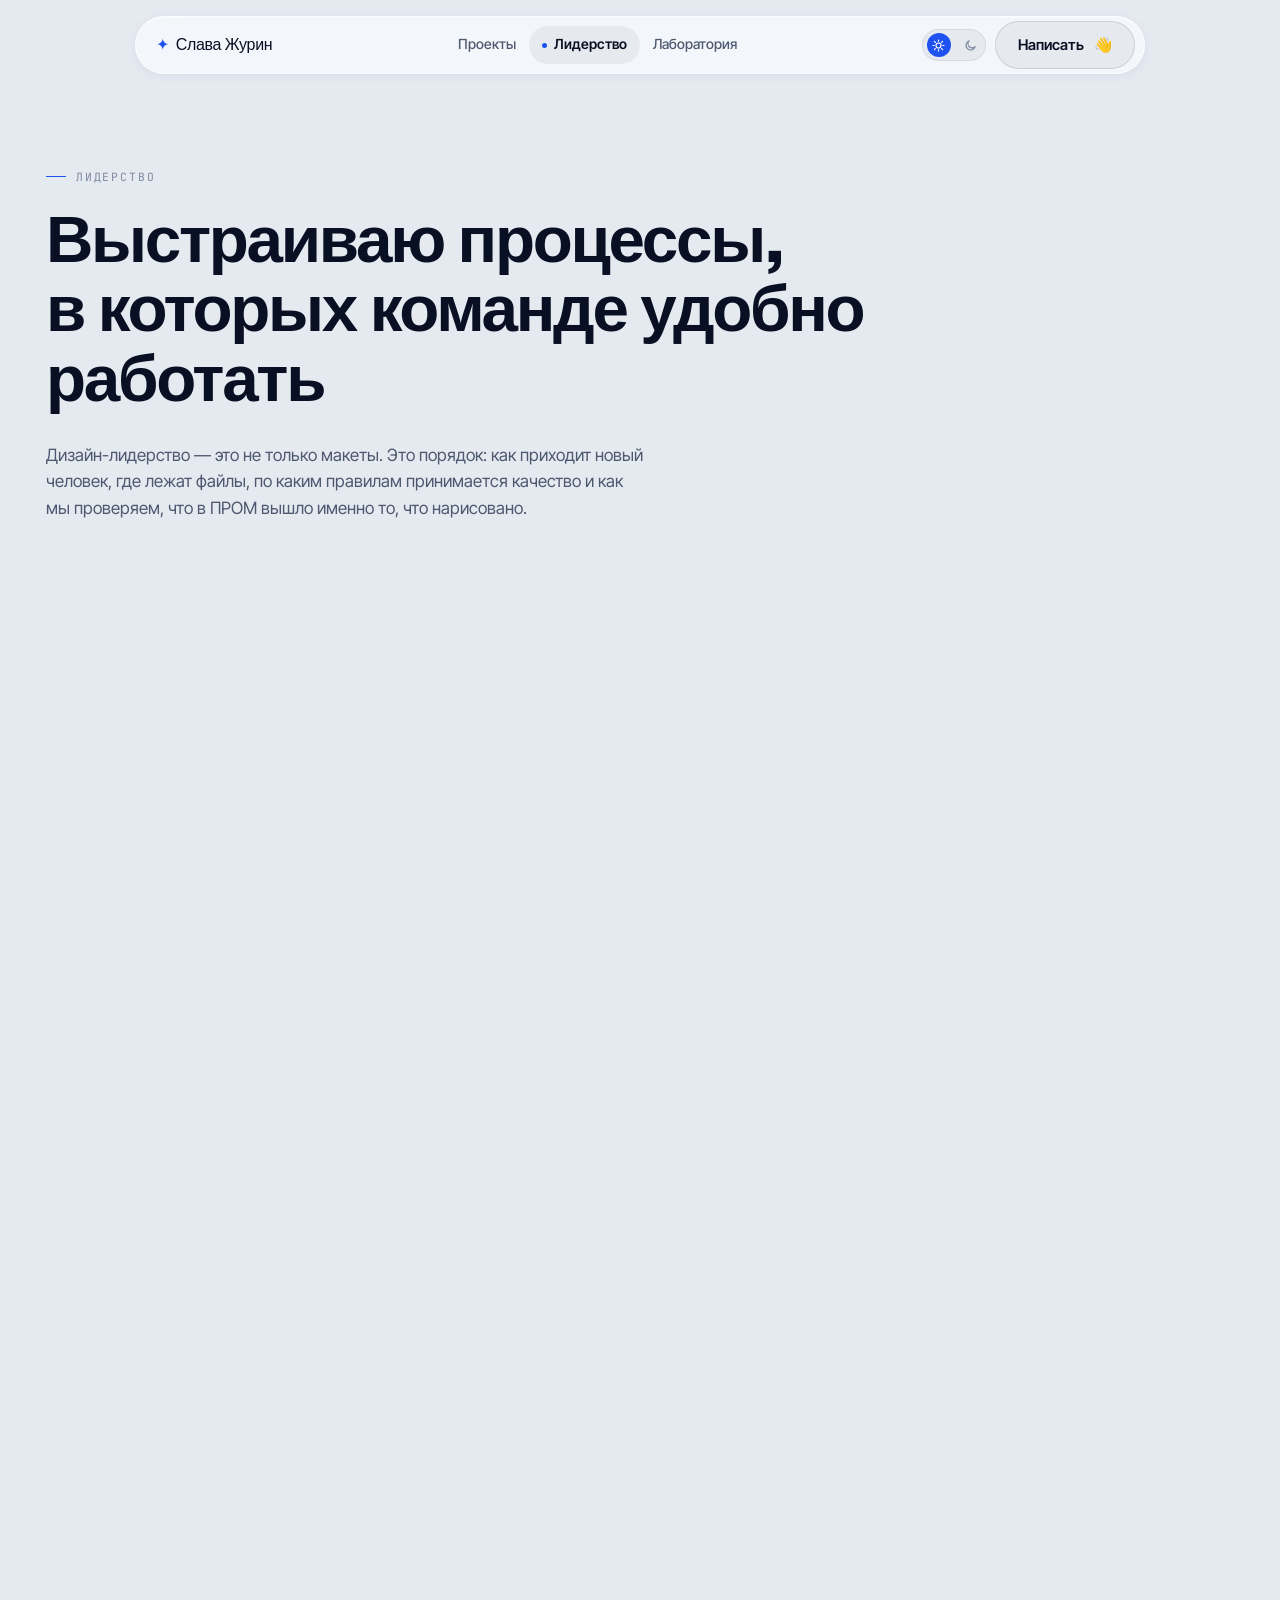
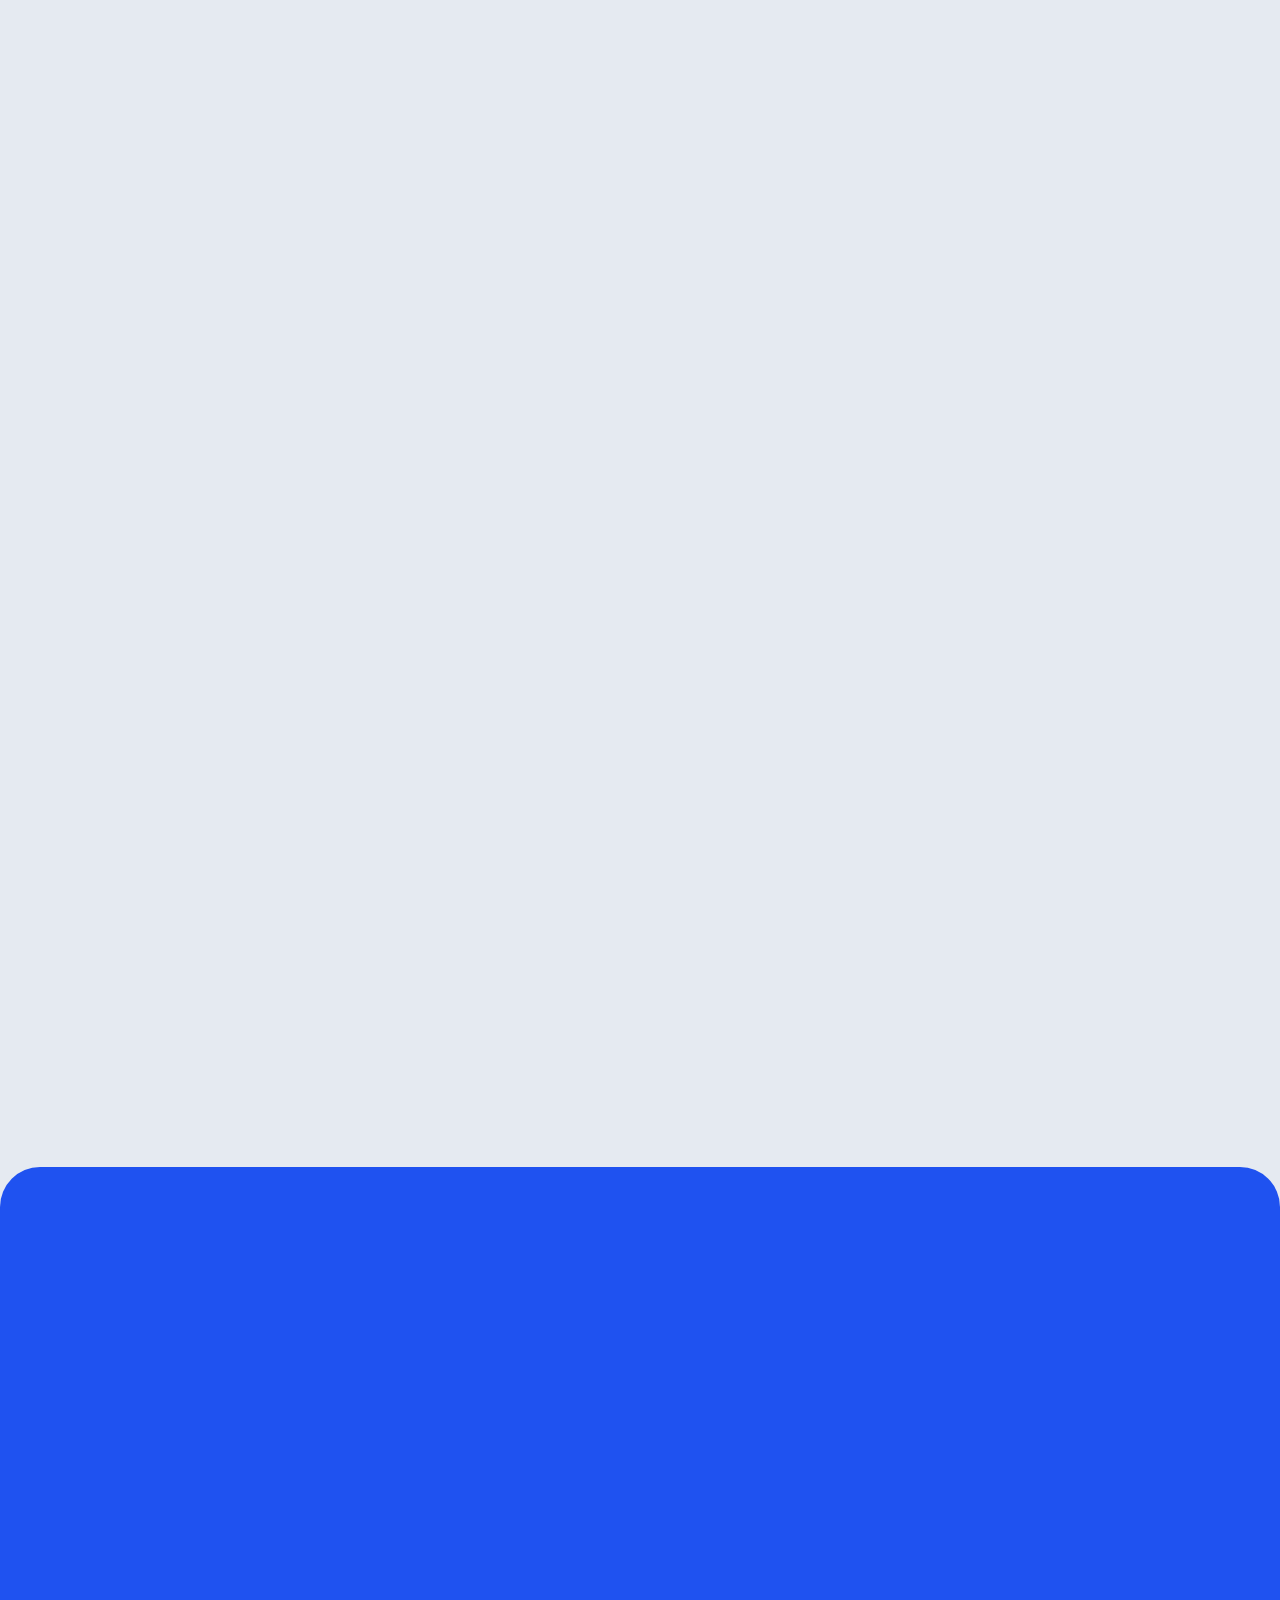
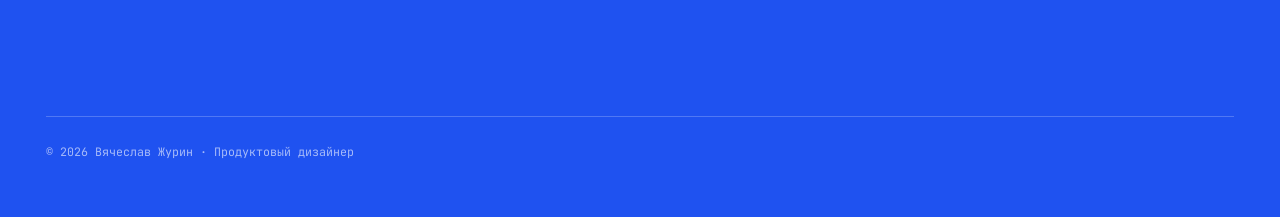
==== docs/leadership.html @ dd45fbb7 "Match version-block screenshot sizes in leadership.html The titulni-block SVG was resized independen" ====
<!DOCTYPE html>
<html lang="ru" data-theme="light">
<head>
<meta charset="UTF-8">
<meta name="viewport" content="width=device-width, initial-scale=1.0">
<title>Лидерство — Слава Журин</title>
<link rel="icon" href="images/favicon/favicon.svg" type="image/svg+xml">
<link rel="icon" href="images/favicon/favicon-32.png" sizes="32x32" type="image/png">
<link rel="icon" href="images/favicon/favicon-16.png" sizes="16x16" type="image/png">
<link rel="apple-touch-icon" href="images/favicon/apple-touch-icon.png">
<link rel="manifest" href="images/favicon/site.webmanifest">
<meta name="theme-color" content="#1F52F0">
<link rel="preconnect" href="https://fonts.googleapis.com">
<link rel="preconnect" href="https://fonts.gstatic.com" crossorigin>
<link href="https://fonts.googleapis.com/css2?family=Archivo:wdth,wght@100..125,400..900&family=Inter+Tight:wght@400;500;600&family=JetBrains+Mono:wght@400;500&display=swap" rel="stylesheet">
<link rel="stylesheet" href="styles.css">
<script>
(function(){
  try{
    var s = localStorage.getItem('ds-theme');
    if (s !== 'dark' && s !== 'light'){
      s = window.matchMedia('(prefers-color-scheme: dark)').matches ? 'dark' : 'light';
    }
    document.documentElement.setAttribute('data-theme', s);
  }catch(e){}
})();
</script>
</head>
<body>

<header>
  <div class="bar">
    <a class="brand" href="index.html#top"><span class="spark">✦</span>Слава Журин</a>
    <nav class="nav">
      <a href="projects.html">Проекты</a>
      <a class="is-active" href="leadership.html">Лидерство</a>
      <a href="lab.html">Лаборатория</a>
    </nav>
    <div class="hgroup">
      <button class="toggle" id="themeToggle" aria-label="Переключить тему" role="switch" aria-checked="false">
        <span class="knob"></span>
        <span class="half"><svg class="ico-sun" viewBox="0 0 24 24" fill="none" stroke="currentColor" stroke-width="2.2" stroke-linecap="round"><circle cx="12" cy="12" r="4.6"/><path d="M12 1.8v2.2M12 20v2.2M4.6 4.6l1.6 1.6M17.8 17.8l1.6 1.6M1.8 12H4M20 12h2.2M4.6 19.4l1.6-1.6M17.8 6.2l1.6-1.6"/></svg></span>
        <span class="half"><svg class="ico-moon" viewBox="0 0 24 24" fill="none" stroke="currentColor" stroke-width="2.2" stroke-linecap="round" stroke-linejoin="round"><path d="M20.5 14.3A8.6 8.6 0 1 1 9.7 3.5a6.9 6.9 0 0 0 10.8 10.8z"/></svg></span>
      </button>
      <a class="btn btn-soft" href="#contact">Написать <span class="wave">👋</span></a>
      <button class="burger" id="burger" aria-label="Меню"><i></i></button>
    </div>
  </div>
  <div class="mobile-menu" id="mobileMenu">
    <a href="projects.html">Проекты</a><a class="is-active" href="leadership.html">Лидерство</a><a href="lab.html">Лаборатория</a><a href="#contact">Контакты</a>
  </div>
</header>

<div id="top">

  <section class="ld-hero">
    <div class="container">
      <div class="label">Лидерство</div>
      <h1 class="display">Выстраиваю процессы, в&nbsp;которых команде удобно работать</h1>
      <p class="ld-lead">Дизайн-лидерство&nbsp;— это не&nbsp;только макеты. Это порядок: как приходит новый человек, где лежат файлы, по&nbsp;каким правилам принимается качество и&nbsp;как мы&nbsp;проверяем, что в&nbsp;ПРОМ вышло именно то, что нарисовано.</p>
    </div>
  </section>

  <section>
    <div class="container">
      <div class="facts rv">
        <div class="fact">
          <div class="ft">Быстрый старт новичка</div>
          <p>Онбординг в&nbsp;Confluence и&nbsp;личное наставничество: новый дизайнер выходит на&nbsp;полную нагрузку со&nbsp;второго месяца.</p>
        </div>
        <div class="fact">
          <div class="ft">Единый стандарт</div>
          <p>Дизайн-система в&nbsp;Figma и&nbsp;библиотека компонентов в&nbsp;React с&nbsp;документацией.</p>
        </div>
        <div class="fact">
          <div class="ft">Меньше правок</div>
          <p>Чек-лист макетов и&nbsp;регулярное дизайн-ревью сократили доработки на&nbsp;этапе разработки.</p>
        </div>
      </div>

      <div class="group-head rv" style="margin-top:var(--group-gap)">
        <div class="label">Инициативы</div>
        <span class="count">01—06</span>
      </div>

      <article class="init rv">
        <div class="init-top">
        <div class="init-head">
          <span class="init-n">01</span>
          <h2>Онбординг</h2>
          <p class="init-sub">Забота о&nbsp;команде&nbsp;— инвестиция в&nbsp;стабильность и&nbsp;качество проектов</p>
        </div>

        <div class="init-body">
          <div class="blk">
            <div class="blk-l">Задача</div>
            <p>В&nbsp;крупных компаниях с&nbsp;усиленной безопасностью и&nbsp;сложными процессами новому дизайнеру особенно трудно: помимо продукта приходится разбираться с&nbsp;доступом к&nbsp;стендам ИФТ и&nbsp;ПСИ, настройкой ВПН, получением прав к&nbsp;дизайн-системам. Это отнимает силы и&nbsp;время, мешая сосредоточиться на&nbsp;главном.</p>
          </div>

          <div class="blk blk-sol">
            <div class="blk-l">Решение</div>
            <p>Я&nbsp;создал в&nbsp;Confluence страницу онбординга для дизайнеров кластера. Там собраны ответы на&nbsp;все частые вопросы, инструкции по&nbsp;получению доступов и&nbsp;настройке рабочих инструментов. Регулярно поддерживаю её&nbsp;в&nbsp;актуальном состоянии и&nbsp;лично помогаю новым коллегам освоиться в&nbsp;продукте.</p>
            <p>Это позволяет новичкам сосредоточиться на&nbsp;главном&nbsp;— на&nbsp;продукте и&nbsp;задачах, а&nbsp;не&nbsp;на&nbsp;бюрократии.</p>
          </div>

          <div class="blk">
            <div class="blk-l">Результат</div>
            <ul class="res">
              <li>Уже на&nbsp;второй месяц выходит на&nbsp;полноценную рабочую нагрузку</li>
              <li>Успешно проходит испытательный срок</li>
              <li>Сохраняет мотивацию и&nbsp;лояльность к&nbsp;компании</li>
            </ul>
          </div>
        </div>
        </div>

        <div class="shots">
        <figure class="fig fig-twothirds"><div class="shot shot-real"><div class="shot-frame"><img class="shot-img" src="images/leadership/l01-otveti-na-voprosi.png" alt="" loading="lazy"></div></div><figcaption>Ответы на частые вопросы</figcaption></figure>
        <figure class="fig fig-third"><div class="shot shot-real"><div class="shot-frame"><img class="shot-img" src="images/leadership/l02-baza-znani.png" alt="" loading="lazy"></div></div><figcaption>База знаний в карточках</figcaption></figure>
        <figure class="fig fig-full"><div class="shot shot-real"><div class="shot-frame"><img class="shot-img" src="images/leadership/l03-design-process.png" alt="" loading="lazy"></div></div><figcaption>Дизайн-процесс в команде</figcaption></figure>
        </div>
      </article>

      <article class="init rv">
        <div class="init-top">
        <div class="init-head">
          <span class="init-n">02</span>
          <h2>Карта макетов</h2>
          <p class="init-sub">Понятная система хранения макетов для эффективной работы команды</p>
        </div>

        <div class="init-body">
          <div class="blk">
            <div class="blk-l">Задача</div>
            <p>Когда продукт растёт, количество макетов увеличивается вместе с&nbsp;черновиками и&nbsp;экспериментами. Без чёткой и&nbsp;понятной системы команда тратит много времени на&nbsp;поиск нужного файла.</p>
          </div>

          <div class="blk blk-sol">
            <div class="blk-l">Решение</div>
            <p>Я&nbsp;разработал систему карты макетов в&nbsp;формате User&nbsp;Flow. Каждый макет&nbsp;— это кликабельная плашка со&nbsp;статусом (в&nbsp;работе, на&nbsp;фризе, готов к&nbsp;разработке и&nbsp;т.д.), которая ведёт в&nbsp;редактор. Это помогает сразу видеть взаимосвязи между экранами, что особенно важно в&nbsp;сложных B2B-продуктах.</p>
          </div>

          <div class="blk">
            <div class="blk-l">Результат</div>
            <ul class="res">
              <li>Любой член команды быстро находит нужные макеты</li>
              <li>Все видят текущий статус работы и&nbsp;связи между экранами</li>
              <li>Система остаётся актуальной&nbsp;— новые макеты сразу добавляются на&nbsp;карту</li>
            </ul>
          </div>
        </div>
        </div>

        <div class="shots">
        <figure class="fig fig-full"><div class="shot shot-real"><div class="shot-frame"><img class="shot-img" src="images/leadership/l04-karta-maketov.png" alt="" loading="lazy"></div></div><figcaption>Карта макетов в Figma</figcaption></figure>
        </div>
      </article>

      <article class="init rv">
        <div class="init-top">
        <div class="init-head">
          <span class="init-n">03</span>
          <h2>Версионирование</h2>
          <p class="init-sub">Актуальные версии и&nbsp;вся история изменений</p>
        </div>

        <div class="init-body">
          <div class="blk">
            <div class="blk-l">Задача</div>
            <p>В&nbsp;итерационной разработке макеты постоянно меняются&nbsp;— команде важно видеть актуальную версию, но&nbsp;при этом не&nbsp;терять важные наработки.</p>
          </div>

          <div class="blk blk-sol">
            <div class="blk-l">Решение</div>
            <p>Я&nbsp;внедрил систему версионирования: при начале работы над задачей создаётся новая версия макета на&nbsp;той&nbsp;же странице. В&nbsp;титульном блоке указывается версия&nbsp;— минорные правки меняют дробную часть, глобальные изменения увеличивают целую. Неактуальные версии перемещаются в&nbsp;архив.</p>
          </div>

          <div class="blk">
            <div class="blk-l">Результат</div>
            <ul class="res">
              <li>Команда всегда работает с&nbsp;актуальными макетами</li>
              <li>Сохраняется полная история дизайн-решений</li>
              <li>Можно вернуться к&nbsp;ранним идеям при новых запросах бизнеса</li>
              <li>Ни&nbsp;одна наработка не&nbsp;теряется</li>
            </ul>
          </div>
        </div>
        </div>

        <div class="shots">
        <figure class="fig fig-match"><div class="shot shot-real"><div class="shot-frame"><img class="shot-img" src="images/leadership/l05-titulni-block.svg" alt="" loading="lazy"></div></div><figcaption>Титульный блок</figcaption></figure>
        <figure class="fig fig-match"><div class="shot shot-real"><div class="shot-frame"><img class="shot-img" src="images/leadership/l06-stranici-v-faile.webp" alt="" loading="lazy"></div></div><figcaption>Страницы в файле</figcaption></figure>
        </div>
      </article>

      <article class="init rv">
        <div class="init-top">
        <div class="init-head">
          <span class="init-n">04</span>
          <h2>Дизайн-система</h2>
          <p class="init-sub">Консистентность, скорость и&nbsp;порядок в&nbsp;каждом интерфейсе</p>
        </div>

        <div class="init-body">
          <div class="blk">
            <div class="blk-l">Задача</div>
            <p>Создать единую дизайн-систему для развивающихся B2B-продуктов, которая устранила&nbsp;бы несогласованность интерфейсов и&nbsp;ускорила работу дизайнеров и&nbsp;разработчиков.</p>
          </div>

          <div class="blk blk-sol">
            <div class="blk-l">Решение</div>
            <p>Совместно с&nbsp;коллегами создали модульную дизайн-систему, которая итеративно развивается вместе с&nbsp;продуктами.</p>
            <p><b>Для дизайнеров:</b> утвердили единые стандарты для цветов, шрифтов и&nbsp;базовых компонентов. Опубликовали в&nbsp;Figma библиотеку готовых и&nbsp;адаптивных компонентов.</p>
            <p><b>Для разработчиков:</b> обеспечили полное соответствие дизайн-макетов и&nbsp;готовых компонентов в&nbsp;коде. Библиотека в&nbsp;React с&nbsp;подробной документацией позволила быстро и&nbsp;точно воплощать дизайн, сокращая время на&nbsp;согласование и&nbsp;правки.</p>
          </div>

          <div class="blk">
            <div class="blk-l">Результат</div>
            <ul class="res">
              <li>Скорость работы дизайнеров и&nbsp;разработчиков выросла</li>
              <li>Интерфейсы стали консистентными&nbsp;— с&nbsp;единым паттерном для пользователей</li>
              <li>Новые фичи стали выпускаться быстрее</li>
            </ul>
          </div>
        </div>
        </div>

        <div class="shots">
        <figure class="fig fig-third"><div class="shot shot-real"><div class="shot-frame"><img class="shot-img" src="images/leadership/l07-statusi-komponentov.svg" alt="" loading="lazy"></div></div><figcaption>Статусы компонентов</figcaption></figure>
        <figure class="fig fig-full"><div class="shot shot-real"><div class="shot-frame"><img class="shot-img" src="images/leadership/l08-component-pole.svg" alt="" loading="lazy"></div></div><figcaption>Компонент «Поле»</figcaption></figure>
        <figure class="fig fig-full"><div class="shot shot-real"><div class="shot-frame"><img class="shot-img" src="images/leadership/l09-component-knopka.svg" alt="" loading="lazy"></div></div><figcaption>Компонент «Кнопка»</figcaption></figure>
        </div>
      </article>

      <article class="init rv">
        <div class="init-top">
        <div class="init-head">
          <span class="init-n">05</span>
          <h2>Чек-лист макетов</h2>
          <p class="init-sub">Проверяем макеты перед стартом разработки</p>
        </div>

        <div class="init-body">
          <div class="blk">
            <div class="blk-l">Задача</div>
            <p>Отсутствие чётких стандартов качества в&nbsp;команде дизайнеров приводило к&nbsp;субъективной оценке макетов. Каждый специалист вносил правки, исходя из&nbsp;личного опыта, что порождало противоречивые решения и&nbsp;постоянные доработки. Это переносилось на&nbsp;этап разработки, замедляя вывод нового функционала.</p>
          </div>

          <div class="blk blk-sol">
            <div class="blk-l">Решение</div>
            <p>Совместно с&nbsp;командой создали единый чек-лист проверки макетов. Красным выделил критичные пункты, жёлтым&nbsp;— желательные, зелёным&nbsp;— необязательные.</p>
          </div>

          <div class="blk">
            <div class="blk-l">Результат</div>
            <ul class="res">
              <li>Дизайнеры самостоятельно проверяют работы перед передачей</li>
              <li>Сократилось количество правок и&nbsp;доработок</li>
              <li>Разработчики получают готовые к&nbsp;реализации макеты</li>
              <li>Команда уважает и&nbsp;экономит время каждого</li>
            </ul>
          </div>
        </div>
        </div>

        <div class="shots">
        <figure class="fig"><div class="shot shot-real"><div class="shot-frame"><img class="shot-img" src="images/leadership/l10-check-list-UX.png" alt="" loading="lazy"></div></div><figcaption>Чек-лист: UX</figcaption></figure>
        <figure class="fig"><div class="shot shot-real"><div class="shot-frame"><img class="shot-img" src="images/leadership/l11-check-list-UI.png" alt="" loading="lazy"></div></div><figcaption>Чек-лист: UI и организация макетов</figcaption></figure>
        </div>
      </article>

      <article class="init rv">
        <div class="init-top">
        <div class="init-head">
          <span class="init-n">06</span>
          <h2>Дизайн-ревью</h2>
          <p class="init-sub">Когда в&nbsp;ПРОМ видим то, что на&nbsp;макете</p>
        </div>

        <div class="init-body">
          <div class="blk">
            <div class="blk-l">Задача</div>
            <p>Обеспечить точное соответствие реализованного функционала дизайн-макетам. Когда разработка не&nbsp;проверяется системно, накапливаются визуальные и&nbsp;функциональные расхождения, которые ухудшают пользовательский опыт и&nbsp;создают технический долг.</p>
          </div>

          <div class="blk blk-sol">
            <div class="blk-l">Решение</div>
            <p>Внедрили регулярное дизайн-ревью готовых задач. Для фиксации несоответствий создали в&nbsp;Confluence таблицу «Баги разработки» с&nbsp;колонками: описание ошибки, как должно быть, комментарий и&nbsp;статус исправления.</p>
          </div>

          <div class="blk">
            <div class="blk-l">Результат</div>
            <ul class="res">
              <li>Разработчики получают конкретные и&nbsp;понятные замечания</li>
              <li>Дизайнеры тратят меньше времени на&nbsp;описание ошибок</li>
              <li>Сократилось количество итераций на&nbsp;правки</li>
              <li>Выпускаемые продукты соответствуют требуемому качеству</li>
            </ul>
          </div>
        </div>
        </div>

        <div class="shots">
        <figure class="fig fig-full"><div class="shot shot-real"><div class="shot-frame"><img class="shot-img" src="images/leadership/l12-tablica-review.png" alt="" loading="lazy"></div></div><figcaption>Таблица дизайн-ревью в Confluence</figcaption></figure>
        </div>
      </article>
    </div>
  </section>

  <!-- CONTACT -->
  <section id="contact" class="bleed-blue">
    <div class="container">
      <div class="sec-head on-blue rv">
        <div>
          <div class="label">Контакты</div>
          <h2 class="display">Открыт к&nbsp;новым задачам</h2>
        </div>
        <p class="desc">Если у&nbsp;вас сложный продукт и&nbsp;нужен дизайнер, который разберётся в&nbsp;процессах и&nbsp;доведёт решение до&nbsp;прода&nbsp;— напишите. Отвечаю в&nbsp;течение дня.</p>
      </div>

      <div class="contact-actions rv">
        <a class="cbtn" href="https://t.me/Vyacheslav_Zhurin" target="_blank" rel="noopener">
          <span class="k">Написать в Telegram</span>
          <span class="v">@Vyacheslav_Zhurin</span>
        </a>
        <a class="cbtn" href="mailto:designslava@gmail.com">
          <span class="k">Написать на почту</span>
          <span class="v">designslava@gmail.com</span>
        </a>
        <a class="cbtn" href="https://www.behance.net/sensore620" target="_blank" rel="noopener">
          <span class="k">Смотреть работы</span>
          <span class="v">Behance</span>
        </a>
      </div>

      <div class="foot-in">
        <span>© 2026 Вячеслав Журин · Продуктовый дизайнер</span>
      </div>
    </div>
  </section>
</div>

<script src="script.js"></script>
</body>
</html>
---- docs/styles.css ----
/* ============ TOKENS ============ */
:root{
  --blue:#1F52F0;
  --r-sm:10px; --r-md:18px; --r-lg:26px; --r-xl:40px; --r-pill:999px;
  --maxw:1240px; --barw:1010px; --pad:26px;
  --ease:cubic-bezier(.16,1,.3,1);
  --sec-y:112px; --head-gap:48px; --group-gap:56px; --foot-gap:72px;
  --panel-dark:#0A1024; --on-dark:#FFFFFF; --on-dark-2:rgba(255,255,255,0.66); --on-dark-3:rgba(255,255,255,0.42); --on-dark-line:rgba(255,255,255,0.16);
  --shot-canvas:#E7EBF2; --shot-surface:#FFFFFF; --shot-line:rgba(10,16,36,0.10); --shot-skel:rgba(10,16,36,0.10); --shot-acc:rgba(31,82,240,0.22);
  --shot-pad:18px;
}
[data-theme="light"]{
  --bg:#E5EAF1; --surface:#FFFFFF; --surface-2:#DCE3EC; --fill-blue:#1F52F0;
  --ink:#0A1024; --ink-2:#4E586F; --ink-3:#7E8BA1; --accent:var(--blue); --accent-on-dark:#7A9BFF;
  --hairline:rgba(10,16,36,0.12); --hairline-soft:rgba(10,16,36,0.07);
  --shadow:0 20px 44px rgba(16,32,80,0.10); --shadow-sm:0 2px 10px rgba(16,32,80,0.06); --shadow-card:0 20px 50px -12px rgba(16,32,80,0.30);
  --skel:rgba(10,16,36,0.09); --bar-bg:rgba(255,255,255,0.58); --bar-brd:rgba(255,255,255,0.75); --bar-inner:rgba(10,16,36,0.05); --ghost:rgba(10,16,36,0.07);
  --shot-dim:none; --logo-dim:none;
}
[data-theme="dark"]{
  --bg:#0B0F17; --surface:#151B27; --surface-2:#1D2432; --panel-dark:#131A28; --fill-blue:#2A5BF5;
  --ink:#EDF1F8; --ink-2:#9AA5BB; --ink-3:#6A7591; --accent:#5C86FF; --accent-on-dark:#7A9BFF;
  --hairline:rgba(255,255,255,0.13); --hairline-soft:rgba(255,255,255,0.07);
  --shadow:0 22px 50px rgba(0,0,0,0.55); --shadow-sm:0 2px 10px rgba(0,0,0,0.35); --shadow-card:0 20px 50px -12px rgba(0,0,0,0.65);
  --skel:rgba(255,255,255,0.10); --bar-bg:rgba(21,27,39,0.62); --bar-brd:rgba(255,255,255,0.13); --bar-inner:rgba(255,255,255,0.06); --ghost:rgba(255,255,255,0.08);
  --shot-dim:brightness(.88) contrast(1.02); --logo-dim:brightness(.92);
}

*{box-sizing:border-box;margin:0;padding:0}
html{scroll-behavior:smooth}
body{background:var(--bg);color:var(--ink);font-family:'Inter Tight',sans-serif;font-size:16px;line-height:1.55;-webkit-font-smoothing:antialiased;overflow-x:hidden;transition:background .4s var(--ease),color .4s var(--ease)}
a{color:inherit;text-decoration:none}
ul{list-style:none}
img,svg{display:block;max-width:100%}
button{font:inherit;cursor:pointer;border:none;background:none;color:inherit;text-align:left}
:focus-visible{outline:2px solid var(--accent);outline-offset:3px;border-radius:6px}

.display{font-family:'Archivo',sans-serif;font-variation-settings:'wdth' 112,'wght' 780;letter-spacing:-0.035em;line-height:1.06}
.mono{font-family:'JetBrains Mono',monospace}
.container{max-width:var(--maxw);margin:0 auto;padding:0 var(--pad)}

/* ============ BUTTONS ============ */
.btn{display:inline-flex;align-items:center;gap:10px;padding:12px 22px;border-radius:var(--r-pill);font-size:0.92rem;font-weight:600;white-space:nowrap;transition:transform .3s var(--ease),box-shadow .3s var(--ease),background .25s,color .25s,border-color .25s}
.btn-lg{padding:16px 30px;font-size:1rem}
.btn-soft{background:var(--bar-inner);border:1px solid var(--hairline);color:var(--ink)}
.btn-soft:hover{transform:translateY(-2px);background:var(--surface);box-shadow:0 8px 18px rgba(16,32,80,0.12)}
.btn-soft .wave{display:inline-block;transform-origin:70% 80%}
.btn-soft:hover .wave{animation:wave 1s ease-in-out}
@keyframes wave{0%,100%{transform:rotate(0)}20%{transform:rotate(16deg)}40%{transform:rotate(-10deg)}60%{transform:rotate(14deg)}80%{transform:rotate(-6deg)}}
.btn-accent{background:var(--fill-blue);color:#fff}
.btn-accent:hover{transform:translateY(-2px);box-shadow:0 14px 30px rgba(31,82,240,0.4)}
.btn-quiet{background:rgba(255,255,255,0.10);border:1px solid rgba(255,255,255,0.26);color:#fff}
.btn-quiet:hover{background:rgba(255,255,255,0.18);border-color:rgba(255,255,255,0.42);transform:translateY(-2px)}
.btn-cv{width:100%;justify-content:center;margin-top:16px;background:var(--surface);border:1px solid var(--hairline);color:var(--ink)}
.btn-cv:hover{transform:translateY(-2px);box-shadow:var(--shadow-sm);border-color:var(--ink-3)}
.btn-cv svg{transition:transform .3s var(--ease)}
.btn-cv:hover svg{transform:translateY(2px)}

/* ============ HEADER ============ */
header{position:fixed;top:16px;left:0;right:0;z-index:80;padding:0 var(--pad)}
.bar{max-width:var(--barw);margin:0 auto;height:58px;border-radius:var(--r-pill);background:var(--bar-bg);backdrop-filter:blur(20px) saturate(180%);-webkit-backdrop-filter:blur(20px) saturate(180%);border:1px solid var(--bar-brd);box-shadow:var(--shadow-sm), inset 0 1px 0 rgba(255,255,255,0.35);display:flex;align-items:center;justify-content:space-between;padding:0 9px 0 20px;transition:box-shadow .35s var(--ease),background .4s var(--ease)}
.brand{font-family:'Archivo',sans-serif;font-variation-settings:'wdth' 108,'wght' 760;font-size:1rem;letter-spacing:-0.02em;display:flex;align-items:center;gap:7px;white-space:nowrap}
.brand .spark{color:var(--accent);display:inline-block;animation:spin 9s linear infinite}
@keyframes spin{to{transform:rotate(360deg)}}
.nav{display:flex;align-items:center;gap:0}
.nav a{padding:8px 13px;border-radius:var(--r-pill);font-size:0.87rem;color:var(--ink-2);font-weight:500;transition:color .2s,background .2s}
.nav a:hover{color:var(--ink);background:var(--bar-inner)}
.nav a.is-active{color:var(--ink);background:var(--bar-inner);font-weight:600}
.nav a.is-active::before{content:"";width:5px;height:5px;border-radius:50%;background:var(--accent);display:inline-block;margin-right:7px;vertical-align:middle}
.mobile-menu a.is-active{color:var(--accent);font-weight:600}
.hgroup{display:flex;align-items:center;gap:9px}
.toggle{width:64px;height:32px;border-radius:var(--r-pill);position:relative;background:var(--bar-inner);border:1px solid var(--hairline-soft);display:flex;align-items:center;flex-shrink:0;padding:4px;box-sizing:border-box}
.toggle .knob{position:absolute;top:3px;left:4px;width:24px;height:24px;border-radius:50%;background:var(--accent);transition:transform .42s var(--ease),background .42s var(--ease)}
[data-theme="dark"] .toggle .knob{transform:translateX(32px);background:var(--ink)}
.toggle .half{width:24px;height:24px;display:flex;align-items:center;justify-content:center;position:relative;z-index:1;flex-shrink:0}
.toggle .half + .half{margin-left:8px}
.toggle svg{width:13px;height:13px;transition:color .3s}
.toggle .ico-sun{color:#fff}
.toggle .ico-moon{color:var(--ink-3)}
[data-theme="dark"] .ico-sun{color:var(--ink-3)}
[data-theme="dark"] .ico-moon{color:#0A1024}
.burger{width:36px;height:36px;border-radius:var(--r-pill);display:none;align-items:center;justify-content:center;border:1px solid var(--hairline)}
.burger i{display:block;width:15px;height:1.6px;background:var(--ink);position:relative}
.burger i::before,.burger i::after{content:"";position:absolute;left:0;width:15px;height:1.6px;background:var(--ink)}
.burger i::before{top:-5px}.burger i::after{top:5px}
.mobile-menu{display:none;max-width:var(--barw);margin:8px auto 0;border-radius:var(--r-md);padding:8px;flex-direction:column;background:var(--bar-bg);backdrop-filter:blur(20px) saturate(180%);-webkit-backdrop-filter:blur(20px) saturate(180%);border:1px solid var(--bar-brd);box-shadow:var(--shadow-sm)}
.mobile-menu.open{display:flex}
.mobile-menu a{padding:13px 16px;border-radius:var(--r-sm);font-weight:500}

/* ============ SECTION RHYTHM ============ */
section{padding:var(--sec-y) 0;scroll-margin-top:96px}
section:not(.bleed-dark):not(.bleed-blue) + section:not(.bleed-dark):not(.bleed-blue){padding-top:calc(var(--sec-y) * 0.66)}
.label{display:flex;align-items:center;gap:10px;font-family:'JetBrains Mono',monospace;font-size:0.71rem;letter-spacing:.16em;text-transform:uppercase;color:var(--ink-3);margin-bottom:20px}
.label::before{content:"";width:20px;height:1px;background:var(--accent)}
.sec-head{display:grid;grid-template-columns:1.15fr .85fr;gap:56px;align-items:start;padding-bottom:28px;margin-bottom:var(--head-gap);border-bottom:1px solid var(--hairline)}
.sec-head h2{font-family:'Archivo',sans-serif;font-variation-settings:'wdth' 112,'wght' 780;letter-spacing:-0.035em;line-height:1.06;font-size:clamp(2.1rem,4.6vw,3.5rem);max-width:20ch}
.sec-head .desc{color:var(--ink-2);font-size:1rem;max-width:44ch;padding-top:10px}
.sec-head.on-dark{border-bottom-color:var(--on-dark-line)}
.sec-head.on-dark .label{color:var(--on-dark-3)}
.sec-head.on-dark .label::before{background:var(--accent-on-dark)}
.sec-head.on-dark .desc{color:var(--on-dark-2)}
.sec-head.on-blue{border-bottom-color:rgba(255,255,255,0.3)}
.sec-head.on-blue .label{color:rgba(255,255,255,0.55)}
.sec-head.on-blue .label::before{background:#fff}
.sec-head.on-blue .desc{color:rgba(255,255,255,0.78)}
.head-rule{padding-bottom:22px;border-bottom:1px solid var(--hairline);margin-bottom:34px}
.head-rule .label{margin-bottom:0}
.chip{font-family:'JetBrains Mono',monospace;font-size:0.67rem;letter-spacing:.06em;padding:5px 11px;border-radius:var(--r-pill);border:1px solid var(--hairline);color:var(--ink-2)}
.work-cta{margin-top:34px;margin-bottom:44px}
.work-cta .btn svg{transition:transform .4s var(--ease)}
.work-cta .btn:hover svg{transform:translateX(5px)}

/* ============ CASE HERO ============ */
.case-hero{padding-top:calc(var(--sec-y) + 56px);padding-bottom:calc(var(--sec-y) * 0.7)}
.case-meta{display:flex;align-items:center;gap:8px;flex-wrap:wrap;margin-bottom:22px}
.case-hero h1{font-size:clamp(2.1rem,4.8vw,3.9rem);max-width:20ch}
.case-lead{margin-top:24px;max-width:62ch;color:var(--ink-2);font-size:1.05rem}

/* ============ SHOT ============ */
.shot{background:var(--shot-canvas);border-radius:var(--r-lg);display:flex;padding:22px;min-height:340px;filter:var(--shot-dim);transition:filter .4s ease}
.shot:hover{filter:none}
.work-card .shot{min-height:290px}
.shot-frame{flex:1;background:var(--shot-surface);border:1px solid var(--shot-line);border-radius:12px;overflow:hidden;display:flex;flex-direction:column;box-shadow:0 10px 26px -10px rgba(16,32,80,0.28)}
.shot-real .shot-frame{display:block}
.shot-img{width:100%;height:100%;object-fit:cover;object-position:top;display:block}
.fig .shot-img{height:auto}
.shot-bar{height:28px;display:flex;align-items:center;gap:6px;padding:0 12px;border-bottom:1px solid var(--shot-line);flex-shrink:0}
.shot-bar i{width:7px;height:7px;border-radius:50%;background:var(--shot-skel);display:block}
.shot-bar .addr{margin-left:8px;height:7px;flex:1;max-width:160px;border-radius:4px;background:var(--shot-skel)}
.shot-body{flex:1;display:grid;grid-template-columns:64px 1fr;gap:14px;padding:18px}
.shot-side{display:flex;flex-direction:column;gap:8px}
.shot-side b{height:9px;border-radius:3px;background:var(--shot-skel);display:block}
.shot-side b:first-child{background:var(--shot-acc)}
.shot-main{display:flex;flex-direction:column;gap:10px}
.shot-main .row{height:10px;border-radius:3px;background:var(--shot-skel)}
.shot-main .row.w70{width:70%} .shot-main .row.w45{width:45%} .shot-main .row.w30{width:30%}
.shot-main .row.tall{height:70px;border-radius:8px}
.shot-main .row.acc{background:var(--shot-acc)}
.shot-cta{margin-top:auto;display:flex;gap:8px}
.shot-cta span{height:18px;width:64px;border-radius:9px;background:var(--shot-acc)}
.shot-cta span:last-child{background:var(--shot-skel);width:46px}
.case-cover{margin-top:44px;margin-bottom:44px}
.case-cover .shot{aspect-ratio:16/10;min-height:0;overflow:hidden}
.case-cover .shot-img{height:auto;flex-shrink:0}

/* ============ TWO-COLUMN: требования / решения ============ */
.case-cols{display:grid;grid-template-columns:1fr 1fr;gap:56px}
.case-col h3{font-family:'JetBrains Mono',monospace;font-size:0.72rem;letter-spacing:.14em;text-transform:uppercase;color:var(--ink-3);margin-bottom:22px;display:flex;align-items:center;gap:10px}
.case-col h3::before{content:"";width:20px;height:1px;background:var(--accent)}
.case-col ul{display:flex;flex-direction:column;gap:16px}
.case-col li{position:relative;padding-left:22px;color:var(--ink-2);font-size:0.98rem}
.case-col li::before{content:"";position:absolute;left:0;top:9px;width:6px;height:6px;border-radius:50%;background:var(--accent)}

/* ============ INSIGHT GALLERY ============ */
.gallery{display:grid;grid-template-columns:repeat(6,1fr);gap:44px 30px;align-items:start}
.g-item{grid-column:span 3}
.g-item.g-full{grid-column:span 6}
.g-item.g-twothirds{grid-column:span 4}
.g-item.g-third{grid-column:span 2}
.g-item .shot{min-height:0;padding:18px}
.gallery .shot-img{height:auto}
.g-item.g-side{display:grid;grid-template-columns:1.42fr .58fr;gap:44px;align-items:center}
.g-item.g-side .g-cap{margin-top:0;padding-left:0}
.g-item.g-side.g-flip{grid-template-columns:.58fr 1.42fr}
.g-item.g-side.g-flip .shot{order:2}
.g-cap{margin-top:18px;padding-left:18px;font-size:0.95rem;color:var(--ink-2);max-width:46ch}
.g-cap b{color:var(--ink);font-weight:600}

/* ============ RESULT — тёмная заливка во всю ширину ============ */
.bleed-dark{background:var(--panel-dark);color:var(--on-dark);padding:var(--sec-y) 0;border-radius:var(--r-xl) var(--r-xl) 0 0}
.result-wrap{display:grid;grid-template-columns:1fr 1fr;gap:56px;align-items:center}
.result-num{font-family:'Archivo',sans-serif;font-variation-settings:'wdth' 112,'wght' 800;font-size:clamp(2.6rem,6vw,4.6rem);letter-spacing:-0.04em;line-height:1}
.result-num span{color:var(--accent-on-dark)}
.result-text{color:var(--on-dark-2);font-size:1.05rem;max-width:44ch}
.result-text b{color:var(--on-dark);font-weight:600}

/* ============ RESEARCH / HYPOTHESIS ============ */
.res-methods{display:flex;flex-wrap:wrap;gap:9px;margin-bottom:36px}
.res-methods span{font-family:'JetBrains Mono',monospace;font-size:0.7rem;letter-spacing:.06em;padding:9px 15px;border-radius:var(--r-pill);border:1px dashed var(--hairline);color:var(--ink-2)}
.hypo{padding-left:26px;border-left:2px solid var(--accent);max-width:56ch}
.hypo .k{font-family:'JetBrains Mono',monospace;font-size:0.68rem;letter-spacing:.16em;text-transform:uppercase;color:var(--accent);margin-bottom:14px}
.hypo p{font-family:'Archivo',sans-serif;font-variation-settings:'wdth' 106,'wght' 620;font-size:clamp(1.15rem,2.2vw,1.62rem);letter-spacing:-0.026em;line-height:1.3}

/* ============ ALL PROJECTS — аккордеон ============ */
.acc{display:flex;flex-direction:column}
.acc-item{border-bottom:1px solid var(--hairline)}
.acc-trig{width:100%;display:grid;grid-template-columns:44px 1fr;gap:16px;align-items:start;
  padding:22px 0;color:var(--ink-3);transition:color .3s var(--ease)}
.acc-trig .n{font-family:'JetBrains Mono',monospace;font-size:0.76rem;letter-spacing:.06em;padding-top:.3em;transition:color .3s var(--ease)}
.acc-trig .t{font-family:'Archivo',sans-serif;font-variation-settings:'wdth' 108,'wght' 700;
  font-size:clamp(1.1rem,2.1vw,1.55rem);letter-spacing:-0.028em;line-height:1.14;
  transition:color .3s var(--ease)}
.acc-item:not(.is-open) .acc-trig:hover{color:var(--ink-2)}
.acc-item.is-open .acc-trig{color:var(--accent)}
.acc-item.is-open .acc-trig .n{color:var(--accent)}
.acc-panel{overflow:hidden;height:0;transition:height .42s var(--ease)}
.acc-inner{display:grid;grid-template-columns:44px 1fr;gap:16px;padding-bottom:26px}
.acc-body{max-width:52ch}
.acc-body p{color:var(--ink-2);font-size:0.99rem}
.acc-tags{display:flex;gap:7px;flex-wrap:wrap;margin-top:16px}
.acc-open{display:inline-flex;align-items:center;gap:9px;margin-top:22px;font-size:0.93rem;font-weight:600;color:var(--ink)}
.acc-open svg{transition:transform .4s var(--ease)}
.acc-open:hover svg{transform:translateX(5px)}

/* ============ CONTACT ============ */
.bleed-blue{background:var(--fill-blue);color:#fff;border-radius:var(--r-xl) var(--r-xl) 0 0;padding:var(--sec-y) 0 56px}
.bleed-blue .sec-head h2{font-size:clamp(2.4rem,6.4vw,4.6rem);max-width:14ch}
.contact-actions{display:grid;grid-template-columns:repeat(3,1fr);gap:14px}
.cbtn{display:block;padding:22px 26px;border-radius:20px;background:rgba(255,255,255,0.12);border:1px solid rgba(255,255,255,0.28);color:#fff;transition:background .3s var(--ease),color .3s var(--ease),transform .3s var(--ease),border-color .3s}
.cbtn:hover{background:#fff;color:var(--blue);border-color:#fff;transform:translateY(-4px)}
.cbtn .k{display:block;font-family:'JetBrains Mono',monospace;font-size:0.66rem;letter-spacing:.16em;text-transform:uppercase;opacity:.7;margin-bottom:6px}
.cbtn .v{display:block;font-family:'Archivo',sans-serif;font-variation-settings:'wdth' 108,'wght' 700;font-size:1.06rem;letter-spacing:-0.02em}
.foot-in{display:flex;justify-content:space-between;gap:14px;flex-wrap:wrap;margin-top:var(--foot-gap);padding-top:26px;border-top:1px solid rgba(255,255,255,0.22)}
.foot-in span{font-family:'JetBrains Mono',monospace;font-size:0.73rem;color:rgba(255,255,255,0.6)}

.rv{opacity:0;transform:translateY(26px);transition:opacity .8s var(--ease),transform .8s var(--ease)}
.rv.in{opacity:1;transform:none}

/* ============ ВИТРИНА ПРОЕКТОВ (projects.html) ============ */
.pg-hero{padding-top:calc(var(--sec-y) + 56px);padding-bottom:calc(var(--sec-y) * 0.5)}
.pg-hero h1{font-size:clamp(2.4rem,6vw,4.6rem);max-width:16ch}
.pg-lead{margin-top:26px;max-width:58ch;color:var(--ink-2);font-size:1.06rem}

.group-head{display:flex;align-items:baseline;justify-content:space-between;gap:20px;flex-wrap:wrap;
  padding-bottom:22px;margin-bottom:38px;border-bottom:1px solid var(--hairline)}
.group-head .label{margin-bottom:0}
.group-head .count{font-family:'JetBrains Mono',monospace;font-size:0.71rem;letter-spacing:.16em;color:var(--ink-3)}

.pgrid{display:grid;grid-template-columns:repeat(2,1fr);gap:34px 30px;align-items:stretch}
.pgrid.three{grid-template-columns:repeat(3,1fr)}
.pcard{grid-column:span 1;background:var(--surface);border-radius:var(--r-lg);overflow:hidden;display:flex;flex-direction:column;
  box-shadow:var(--shadow-sm);transition:transform .4s var(--ease),box-shadow .4s var(--ease)}
.pcard:hover{transform:translateY(-5px);box-shadow:var(--shadow)}
.pcard.is-wide{grid-column:span 2}
.pcard.is-wide .pc-body{max-width:64ch}

.pc-shot{background:var(--shot-canvas);display:flex;padding:22px;aspect-ratio:16/10;overflow:hidden;filter:var(--shot-dim);transition:filter .4s ease}
.pcard:hover .pc-shot{filter:none}
.pcard.is-wide .pc-shot{aspect-ratio:21/9}
.pc-shot.r-square{aspect-ratio:1/1}
.pc-shot.r-tall{aspect-ratio:4/5}
.pc-shot.r-pano{aspect-ratio:2/1}
.pc-shot.is-plain{padding:0}
.pc-shot.is-plain .shot-frame{border-radius:0;border:none;box-shadow:none}
.pc-shot img{width:100%;height:auto;object-position:top;display:block;flex-shrink:0}
.pc-real .shot-frame{display:block}

.pc-body{padding:30px 32px 34px;display:flex;flex-direction:column;flex:1}
.pc-top{display:flex;align-items:center;gap:10px;flex-wrap:wrap;margin-bottom:16px}
.pc-num{font-family:'JetBrains Mono',monospace;font-size:0.71rem;letter-spacing:.12em;color:var(--ink-3);margin-right:2px}
.pcard h3{font-family:'Archivo',sans-serif;font-variation-settings:'wdth' 110,'wght' 720;font-size:clamp(1.25rem,2.1vw,1.6rem);
  letter-spacing:-0.03em;line-height:1.14;max-width:24ch}
.pc-desc{margin-top:12px;color:var(--ink-2);font-size:0.96rem;max-width:48ch}
.pc-link{display:inline-flex;align-items:center;gap:9px;margin-top:auto;padding-top:24px;font-size:0.93rem;font-weight:600;color:var(--ink)}
.pc-link svg{transition:transform .4s var(--ease)}
.pcard:hover .pc-link svg{transform:translateX(5px)}
.pcard.is-external .pc-link svg{transition:transform .4s var(--ease)}
.pcard.is-external:hover .pc-link svg{transform:translate(3px,-3px)}

.outlink{margin-top:var(--group-gap);margin-bottom:34px}
.outlink p{color:var(--ink-2);font-size:0.96rem;max-width:64ch}

/* ============ ГЛАВНАЯ (index.html) ============ */
.hero{padding-top:calc(var(--sec-y) + 56px);padding-bottom:var(--sec-y)}
.status{display:inline-flex;align-items:center;font-size:0.8rem;color:var(--ink-3);margin-bottom:28px;font-family:'JetBrains Mono',monospace;letter-spacing:.14em}
h1.hero-title{font-size:clamp(2.35rem,5.7vw,4.9rem);max-width:21ch}
.line{overflow:hidden;display:block;padding-bottom:0.14em;margin-bottom:-0.10em}
.line>span{display:block;transform:translateY(125%);transition:transform 1.05s var(--ease)}
.line.in>span{transform:translateY(0)}
.line-mute{color:var(--ink-3)}
.hero-lead{margin-top:32px;max-width:60ch;color:var(--ink-2);font-size:1.1rem}
.hero-cta{margin-top:34px}

.marquee{margin-top:var(--group-gap);border-top:1px solid var(--hairline);border-bottom:1px solid var(--hairline);padding:18px 0;overflow:hidden;
  -webkit-mask-image:linear-gradient(90deg,transparent,#000 9%,#000 91%,transparent);mask-image:linear-gradient(90deg,transparent,#000 9%,#000 91%,transparent)}
.marquee-track{display:flex;align-items:center;gap:26px;width:max-content;animation:slide 42s linear infinite}
.marquee:hover .marquee-track{animation-play-state:paused}
@keyframes slide{to{transform:translateX(calc(-50% - 13px))}}
.mq-item{font-family:'Archivo',sans-serif;font-variation-settings:'wdth' 108,'wght' 600;font-size:1rem;color:var(--ink-2);white-space:nowrap}
.mq-sep{color:var(--accent);font-size:0.62rem;line-height:1;flex-shrink:0}

.work-list{display:flex;flex-direction:column;gap:22px}
.work-card{background:var(--surface);border-radius:var(--r-lg);overflow:hidden;display:grid;grid-template-columns:1fr 46%;align-items:stretch;
  box-shadow:var(--shadow-sm);transition:transform .4s var(--ease),box-shadow .4s var(--ease)}
.work-card:nth-child(even){grid-template-columns:46% 1fr}
.work-card:nth-child(even) .wc-body{order:2}
.work-card:hover{transform:translateY(-4px);box-shadow:var(--shadow)}
.wc-body{padding:40px 38px;display:flex;flex-direction:column;justify-content:center}
.wc-meta{display:flex;align-items:center;gap:8px;flex-wrap:wrap;margin-bottom:18px}
.work-card h3{font-family:'Archivo',sans-serif;font-variation-settings:'wdth' 110,'wght' 700;font-size:clamp(1.4rem,2.6vw,2rem);letter-spacing:-0.03em;line-height:1.1;max-width:22ch}
.wc-res{margin-top:14px;color:var(--ink-2);font-size:0.97rem;max-width:44ch}
.wc-link{display:inline-flex;align-items:center;gap:9px;margin-top:26px;font-size:0.93rem;font-weight:600;color:var(--ink);width:fit-content}
.wc-link svg{transition:transform .4s var(--ease)}
.work-card:hover .wc-link svg{transform:translateX(5px)}

/* ============ LEADERSHIP TEASER (index.html) ============ */
.lead-stats{display:grid;grid-template-columns:repeat(3,1fr);gap:30px}
.lead-stat b{display:block;font-family:'Archivo',sans-serif;font-variation-settings:'wdth' 108,'wght' 740;font-size:clamp(1.25rem,2.3vw,1.8rem);letter-spacing:-0.03em;margin-bottom:8px}
.lead-stat span{font-size:0.9rem;color:var(--on-dark-2)}
.lead-tags{display:flex;flex-wrap:wrap;gap:9px;margin-top:var(--group-gap)}
.lead-tags span{font-family:'JetBrains Mono',monospace;font-size:0.68rem;letter-spacing:.06em;padding:8px 14px;border-radius:var(--r-pill);border:1px dashed var(--on-dark-line);color:var(--on-dark-2)}
.lead-cta{margin-top:var(--group-gap)}

/* ============ PROCESS CAROUSEL (index.html) ============ */
.carousel{--rx:430px;--ry:136px;--card-w:340px;--card-h:212px;--half:2;position:relative;outline:none}
.carousel-track{position:relative;height:430px;width:100%}
.cslide{
  position:absolute;left:50%;top:56%;width:var(--card-w);height:var(--card-h);
  display:flex;flex-direction:column;gap:12px;padding:26px 28px;text-align:left;
  background:var(--surface);border:1px solid var(--hairline);border-radius:22px;
  box-shadow:0 8px 24px -6px rgba(16,32,80,0.18);
  transform:translate(-50%,-50%);transform-origin:center center;
  transition:transform .65s var(--ease),opacity .65s var(--ease),box-shadow .4s var(--ease);
  will-change:transform,opacity;
}
.cslide[data-hidden="true"]{pointer-events:none}
.cslide.is-active{box-shadow:var(--shadow-card)}
.cslide .num{font-family:'JetBrains Mono',monospace;font-size:0.7rem;letter-spacing:.1em;color:var(--accent)}
.cslide h4{font-family:'Archivo',sans-serif;font-variation-settings:'wdth' 108,'wght' 700;font-size:1.2rem;letter-spacing:-0.024em;line-height:1.16}
.cslide p{font-size:0.92rem;color:var(--ink-2);display:-webkit-box;-webkit-line-clamp:3;-webkit-box-orient:vertical;overflow:hidden}
.cslide.is-active h4{font-size:1.34rem}
.carousel-counter{position:absolute;left:50%;bottom:2px;transform:translateX(-50%);pointer-events:none;z-index:0}
.carousel-counter b{font-family:'Archivo',sans-serif;font-variation-settings:'wdth' 112,'wght' 800;font-size:6rem;line-height:1;letter-spacing:-0.05em;color:var(--ghost)}
.cnav{position:absolute;top:46%;transform:translateY(-50%);z-index:20;width:46px;height:46px;border-radius:50%;
  display:flex;align-items:center;justify-content:center;border:1px solid var(--hairline);color:var(--ink-2);background:var(--surface);
  transition:transform .3s var(--ease),color .25s,box-shadow .3s}
.cnav.prev{left:0}.cnav.next{right:0}
.cnav:hover{color:var(--ink);box-shadow:var(--shadow-sm);transform:translateY(-50%) scale(1.08)}
.cstages{display:flex;margin-top:30px;border-top:1px solid var(--hairline);overflow-x:auto;scrollbar-width:none}
.cstages::-webkit-scrollbar{display:none}
.cstage{flex:1 1 0;min-width:0;padding:16px 14px 0 0;border-top:2px solid transparent;margin-top:-1px;
  display:flex;flex-direction:column;gap:5px;transition:border-color .35s var(--ease),color .25s}
.cstage i{font-family:'JetBrains Mono',monospace;font-style:normal;font-size:0.66rem;letter-spacing:.1em;color:var(--ink-3);transition:color .25s}
.cstage span{font-size:0.88rem;font-weight:500;color:var(--ink-3);line-height:1.25;transition:color .25s}
.cstage:hover span,.cstage:hover i{color:var(--ink-2)}
.cstage[aria-selected="true"]{border-top-color:var(--accent)}
.cstage[aria-selected="true"] i{color:var(--accent)}
.cstage[aria-selected="true"] span{color:var(--ink);font-weight:600}

.comp-cols{display:grid;grid-template-columns:repeat(3,1fr);gap:0;margin-top:var(--group-gap);border-top:1px solid var(--hairline)}
.comp-col{padding:34px 34px 0 0;border-right:1px solid var(--hairline)}
.comp-col:last-child{border-right:none;padding-right:0}
.comp-col:not(:first-child){padding-left:34px}
.comp-col h4{font-family:'Archivo',sans-serif;font-variation-settings:'wdth' 108,'wght' 720;font-size:1.16rem;letter-spacing:-0.022em;margin-bottom:14px}
.comp-col p{font-size:0.92rem;color:var(--ink-2);margin-bottom:16px}
.comp-col .tools{display:flex;flex-wrap:wrap;gap:7px}

/* ============ ABOUT (index.html) ============ */
.about-top{display:grid;grid-template-columns:1.3fr .7fr;gap:56px;align-items:start}
.about-text{font-family:'Archivo',sans-serif;font-variation-settings:'wdth' 106,'wght' 620;font-size:clamp(1.3rem,2.6vw,1.95rem);letter-spacing:-0.028em;line-height:1.28}
.about-text em{font-style:normal;color:var(--ink-3)}
.about-top .sub{margin-top:24px;color:var(--ink-2);font-size:0.99rem;max-width:54ch}

.portrait{aspect-ratio:4/5;border-radius:var(--r-lg);background:var(--surface-2);border:1px dashed var(--hairline);
  display:flex;flex-direction:column;align-items:center;justify-content:center;gap:10px;text-align:center;padding:26px;overflow:hidden}
.portrait img{width:100%;height:100%;object-fit:cover}
.portrait .ph{width:56px;height:56px;border-radius:50%;background:var(--skel);display:flex;align-items:center;justify-content:center;font-size:1.4rem;color:var(--ink-3)}
.portrait .cap{font-family:'JetBrains Mono',monospace;font-size:0.68rem;letter-spacing:.1em;text-transform:uppercase;color:var(--ink-3)}
.portrait .hint{font-size:0.82rem;color:var(--ink-3);max-width:26ch}

.about-mid{display:grid;grid-template-columns:1.3fr .7fr;gap:56px;align-items:start;
  margin-top:44px;padding-top:30px;border-top:1px solid var(--hairline)}
.about-mid .facts{display:flex;flex-wrap:wrap;align-items:center;row-gap:10px}
.about-mid .fact{display:inline-flex;align-items:center;gap:7px;font-size:0.86rem;color:var(--ink-2);white-space:nowrap;
  padding-right:16px;margin-right:16px;border-right:1px solid var(--hairline)}
.about-mid .fact:last-child{border-right:none;padding-right:0;margin-right:0}
.principle{padding-left:20px;border-left:2px solid var(--accent);font-size:0.92rem;color:var(--ink-2)}
.principle b{display:block;color:var(--ink);margin-bottom:6px;font-family:'Archivo',sans-serif;font-variation-settings:'wdth' 108,'wght' 700;font-size:1rem}

.about-tl{margin-top:76px}
.tl-title{font-family:'JetBrains Mono',monospace;font-size:0.68rem;letter-spacing:.16em;text-transform:uppercase;color:var(--ink-3);margin-bottom:34px}
.htl{display:grid;grid-template-columns:repeat(3,1fr);gap:40px;position:relative;padding-top:32px}
.htl::before{content:"";position:absolute;top:5px;left:0;right:0;height:1px;background:var(--hairline)}
.htl-item{position:relative;display:flex;flex-direction:column;align-items:flex-start;text-align:left}
.htl-item::before{content:"";position:absolute;top:-32px;left:0;width:11px;height:11px;border-radius:50%;
  background:var(--bg);border:2px solid var(--hairline)}
.htl-item.now::before{border-color:var(--accent);box-shadow:0 0 0 4px rgba(31,82,240,0.12)}
.htl-item .yrs{font-family:'JetBrains Mono',monospace;font-size:0.72rem;letter-spacing:.06em;color:var(--ink-3);display:block;margin-bottom:16px}
.htl-item.now .yrs{color:var(--accent)}
.htl-logos{display:flex;align-items:center;justify-content:flex-start;gap:8px;margin-bottom:16px;flex-wrap:wrap}
.tl-logo{height:42px;min-width:42px;max-width:96px;padding:7px 10px;border-radius:10px;flex-shrink:0;
  background:#fff;border:1px solid rgba(10,16,36,0.10);
  display:flex;align-items:center;justify-content:center;overflow:hidden;filter:var(--logo-dim);transition:filter .3s}
.tl-logo img{width:100%;height:100%;object-fit:contain}
.htl-item h4{font-family:'Archivo',sans-serif;font-variation-settings:'wdth' 108,'wght' 720;font-size:1.1rem;letter-spacing:-0.022em;line-height:1.2;margin-bottom:4px}
.htl-item .org{font-size:0.85rem;color:var(--ink-3);margin-bottom:14px}
.htl-item ul{display:flex;flex-direction:column;gap:8px;align-items:flex-start}
.htl-item li{font-size:0.9rem;color:var(--ink-2);max-width:34ch}

/* ============ ЛИДЕРСТВО (leadership.html) ============ */
.ld-hero{padding-top:calc(var(--sec-y) + 56px);padding-bottom:calc(var(--sec-y) * 0.5)}
.ld-hero h1{font-size:clamp(2.3rem,5.2vw,4.1rem);max-width:19ch}
.ld-lead{margin-top:28px;max-width:60ch;color:var(--ink-2);font-size:1.06rem}

.facts{display:grid;grid-template-columns:repeat(3,1fr);
  border-top:1px solid var(--hairline);border-bottom:1px solid var(--hairline)}
.fact{padding:32px 34px 32px 0;border-right:1px solid var(--hairline)}
.fact:last-child{border-right:none}
.fact:not(:first-child){padding-left:34px}
.fact .ft{font-family:'Archivo',sans-serif;font-variation-settings:'wdth' 108,'wght' 720;
  font-size:1.1rem;letter-spacing:-0.02em;margin-bottom:9px}
.fact p{color:var(--ink-2);font-size:0.94rem}

.init{padding:66px 0;border-bottom:1px solid var(--hairline)}
.init:first-child{border-top:1px solid var(--hairline)}
.init:last-child{border-bottom:none}
.init-top{display:grid;grid-template-columns:.82fr 1.18fr;gap:58px;align-items:start}
.init-head{position:sticky;top:104px}
.init-n{display:block;font-family:'JetBrains Mono',monospace;font-size:0.71rem;
  letter-spacing:.16em;color:var(--ink-3);margin-bottom:14px}
.init-head h2{font-family:'Archivo',sans-serif;font-variation-settings:'wdth' 112,'wght' 780;
  font-size:clamp(1.7rem,3vw,2.5rem);letter-spacing:-0.04em;line-height:1.06;max-width:14ch}
.init-sub{margin-top:16px;color:var(--accent);font-size:0.97rem;font-weight:500;max-width:30ch}

.blk + .blk{margin-top:30px}
.blk-l{font-family:'JetBrains Mono',monospace;font-size:0.68rem;letter-spacing:.16em;
  text-transform:uppercase;color:var(--ink-3);margin-bottom:11px}
.blk p{color:var(--ink-2);font-size:1.01rem;max-width:56ch}
.blk p + p{margin-top:13px}
.blk p b{color:var(--ink);font-weight:600}
.blk-sol{padding:26px 28px;border-radius:var(--r-md);background:var(--ghost);
  border-left:3px solid var(--accent)}
.blk-sol .blk-l{margin-bottom:12px}

.res{list-style:none;display:flex;flex-direction:column;gap:11px}
.res li{position:relative;padding-left:24px;color:var(--ink-2);font-size:1.01rem;max-width:56ch}
.res li::before{content:"";position:absolute;left:0;top:10px;width:11px;height:2px;
  border-radius:2px;background:var(--accent)}

.shots{margin-top:48px;display:grid;grid-template-columns:repeat(6,1fr);gap:48px 44px}
.shots.two{grid-template-columns:repeat(2,1fr)}
.shots.three{grid-template-columns:repeat(3,1fr)}
.fig{grid-column:span 3}
.fig.fig-full{grid-column:span 6}
.fig.fig-twothirds{grid-column:span 4}
.fig.fig-third{grid-column:span 2}
.fig .shot{min-height:0;padding:var(--shot-pad)}
.lab-log-sec .fig .shot{aspect-ratio:16/10}
.shots.one .fig .shot{aspect-ratio:2/1}
.fig-match .shot{aspect-ratio:752/566}
.fig-match .shot-img{height:100%}
.fig figcaption{margin-top:13px;padding-left:var(--shot-pad);
  font-family:'JetBrains Mono',monospace;font-size:0.68rem;
  letter-spacing:.1em;text-transform:uppercase;color:var(--ink-3)}

/* ============ ЛАБОРАТОРИЯ (lab.html) ============ */
.lab-hero{padding-top:calc(var(--sec-y) + 56px);padding-bottom:18px}
.lab-hero h1{font-size:clamp(2.3rem,5.2vw,4.1rem);max-width:15ch}
.lab-lead{margin-top:28px;max-width:58ch;color:var(--ink-2);font-size:1.06rem}
.lab-note{margin-top:22px;display:inline-flex;align-items:center;gap:10px;
  padding:11px 18px;border-radius:var(--r-pill);border:1px dashed var(--hairline);
  font-family:'JetBrains Mono',monospace;font-size:0.72rem;letter-spacing:.08em;color:var(--ink-3)}
.lab-log-sec{padding-top:78px}

.log-h{display:grid;grid-template-columns:64px 1fr 190px 132px 30px;gap:26px;align-items:center;
  padding:14px 0;border-bottom:1px solid var(--hairline);
  font-family:'JetBrains Mono',monospace;font-size:0.66rem;letter-spacing:.16em;
  text-transform:uppercase;color:var(--ink-3)}
.entry-item{border-bottom:1px solid var(--hairline);position:relative}
.entry-item::before{content:"";position:absolute;left:-20px;top:0;bottom:0;width:2px;
  background:var(--accent);opacity:0;transition:opacity .3s var(--ease)}
.entry-item:hover::before,.entry-item.is-open::before{opacity:1}

.entry{width:100%;display:grid;grid-template-columns:64px 1fr 190px 132px 30px;gap:26px;
  align-items:center;padding:26px 0;cursor:pointer}
.e-n{font-family:'JetBrains Mono',monospace;font-size:0.74rem;color:var(--ink-3);align-self:start;padding-top:4px}
.e-main h3{font-family:'Archivo',sans-serif;font-variation-settings:'wdth' 108,'wght' 720;
  font-size:1.2rem;letter-spacing:-0.025em;line-height:1.2;margin-bottom:8px;
  transition:color .3s var(--ease)}
.entry-item:hover .e-main h3,.entry-item.is-open .e-main h3{color:var(--accent)}
.e-main p{color:var(--ink-2);font-size:0.95rem;max-width:54ch}
.e-tags{display:flex;gap:7px;flex-wrap:wrap;margin-top:13px}
.e-stack{display:flex;flex-direction:column;gap:5px;font-family:'JetBrains Mono',monospace;
  font-size:0.72rem;color:var(--ink-3);align-self:start;padding-top:4px}
.e-date{font-family:'JetBrains Mono',monospace;font-size:0.72rem;color:var(--ink-3)}

.st{display:inline-flex;align-items:center;gap:8px;padding:7px 14px;border-radius:var(--r-pill);
  font-family:'JetBrains Mono',monospace;font-size:0.66rem;letter-spacing:.1em;text-transform:uppercase;
  border:1px solid var(--hairline);color:var(--ink-2);justify-self:start;align-self:start;white-space:nowrap}
.st i{width:6px;height:6px;border-radius:50%;background:var(--ink-3);flex:none}
.st.go{border-color:transparent;background:var(--ghost);color:var(--ink)}
.st.go i{background:var(--accent)}
.st.done i{background:var(--ink-2)}
.st.ice{opacity:.66}

.chev{display:flex;align-items:center;justify-content:center;width:30px;height:30px;
  border-radius:50%;border:1px solid var(--hairline);color:var(--ink-3);align-self:start;
  transition:transform .42s var(--ease),color .3s var(--ease),border-color .3s var(--ease)}
.entry-item:hover .chev{color:var(--ink)}
.entry-item.is-open .chev{transform:rotate(180deg);color:var(--accent);border-color:var(--accent)}

.e-panel{overflow:hidden;height:0;transition:height .42s var(--ease)}
.e-inner{padding:4px 0 40px 90px}
.e-inner .shots{margin-top:0}
.e-hint{margin-bottom:20px;font-family:'JetBrains Mono',monospace;font-size:0.66rem;
  letter-spacing:.16em;text-transform:uppercase;color:var(--ink-3)}

.shot.is-code .shot-frame{padding:0}
.code{flex:1;display:flex;flex-direction:column;gap:8px;padding:18px 20px}
.cl{display:flex;align-items:center;gap:11px}
.cl b{width:9px;height:6px;border-radius:2px;background:var(--shot-line);flex:none}
.cl i{height:6px;border-radius:3px;background:var(--shot-skel)}
.cl i.acc{background:var(--shot-acc)}
.cl.in1{padding-left:20px} .cl.in2{padding-left:40px}

.tiles{display:grid;grid-template-columns:repeat(3,1fr);gap:26px;margin-top:var(--group-gap);align-items:start}
.tile{background:var(--shot-canvas);border-radius:var(--r-lg);padding:26px;
  display:flex;flex-direction:column;justify-content:flex-end;min-height:210px;
  filter:var(--shot-dim);transition:filter .4s ease,transform .4s var(--ease)}
.tile:hover{filter:none;transform:translateY(-4px)}
.tile.t-tall{min-height:320px}
.tile .tn{font-family:'JetBrains Mono',monospace;font-size:0.66rem;letter-spacing:.14em;
  text-transform:uppercase;color:var(--ink-3);margin-bottom:10px}
.tile .tt{font-family:'Archivo',sans-serif;font-variation-settings:'wdth' 108,'wght' 700;
  font-size:1.02rem;letter-spacing:-0.02em;color:var(--ink)}

/* ============ 404 (404.html) ============ */
.nf{min-height:82vh;display:flex;align-items:center;padding-top:calc(var(--sec-y) + 40px);padding-bottom:var(--sec-y)}
.nf-in{display:grid;grid-template-columns:1.05fr .95fr;gap:64px;align-items:center;width:100%}
.nf-code{font-family:'Archivo',sans-serif;font-variation-settings:'wdth' 118,'wght' 860;font-size:clamp(4.6rem,11vw,8.4rem);
  line-height:.92;letter-spacing:-0.05em;color:var(--accent);margin-bottom:26px}
.nf h1{font-size:clamp(1.9rem,4.2vw,3.1rem);max-width:16ch}
.nf p{margin-top:22px;max-width:46ch;color:var(--ink-2);font-size:1.04rem}
.nf-actions{display:flex;gap:12px;flex-wrap:wrap;margin-top:38px}

.nf-shot{background:var(--shot-canvas);border-radius:var(--r-lg);display:flex;padding:22px;aspect-ratio:16/11;
  filter:var(--shot-dim);transition:filter .4s ease}
.nf-shot:hover{filter:none}
.nf-empty{flex:1;display:flex;flex-direction:column;align-items:center;justify-content:center;gap:14px;padding:26px}
.nf-empty .box{width:66px;height:66px;border-radius:16px;border:2px dashed var(--shot-line);
  display:flex;align-items:center;justify-content:center}
.nf-empty .box i{display:block;width:22px;height:2px;border-radius:2px;background:var(--shot-acc)}
.nf-empty .l{height:9px;border-radius:4px;background:var(--shot-skel)}
.nf-empty .l.a{width:150px} .nf-empty .l.b{width:96px}

/* ============ RESPONSIVE ============ */
@media (max-width:1240px){
  .carousel{--rx:360px;--ry:126px;--card-w:300px;--card-h:200px}
  .carousel-track{height:400px}
}
@media (max-width:1040px){
  :root{--sec-y:92px;--head-gap:40px;--group-gap:44px;--foot-gap:56px}
  .sec-head{grid-template-columns:1fr;gap:20px}
  .sec-head .desc{padding-top:0}
  .about-top,.about-mid{grid-template-columns:1fr;gap:34px}
  .about-top{gap:38px}
  .lead-stats{grid-template-columns:1fr;gap:22px}
  .comp-cols{grid-template-columns:1fr;border-top:1px solid var(--hairline)}
  .comp-col{border-right:none;border-top:none;padding:28px 0 0}
  .comp-col:not(:first-child){padding-left:0}
  .portrait{max-width:380px}
  .about-tl{margin-top:56px}
  .htl{grid-template-columns:1fr;gap:0;padding-top:0}
  .htl::before{display:none}
  .htl-item{padding:28px 0;border-top:1px solid var(--hairline)}
  .htl-item::before{display:none}
  .carousel{--rx:230px;--ry:104px;--card-w:280px;--card-h:196px;--half:1}
  .carousel-track{height:360px}
  .carousel-counter b{font-size:4.4rem}
  .cstage{flex:0 0 150px;padding-right:18px}
  .case-cols{grid-template-columns:1fr;gap:40px}
  .gallery{grid-template-columns:1fr;gap:40px}
  .g-item,.g-item.g-full,.g-item.g-twothirds,.g-item.g-third{grid-column:auto}
  .g-item.g-side,.g-item.g-side.g-flip{grid-template-columns:1fr;gap:18px}
  .g-item.g-side .shot,.g-item.g-side.g-flip .shot{order:0}
  .result-wrap{grid-template-columns:1fr;gap:28px}
  .pgrid,.pgrid.three{grid-template-columns:1fr;gap:26px}
  .pcard.is-wide{grid-column:auto}
  .pcard.is-wide .pc-shot{aspect-ratio:16/10}
  .pc-shot.r-square,.pc-shot.r-tall,.pc-shot.r-pano{aspect-ratio:16/10}
  .facts{grid-template-columns:1fr;border-bottom:none}
  .fact{padding:24px 0;border-right:none;border-bottom:1px solid var(--hairline)}
  .fact:not(:first-child){padding-left:0}
  .init{padding:44px 0}
  .init-top{grid-template-columns:1fr;gap:26px}
  .init-head{position:static}
  .shots{margin-top:30px;grid-template-columns:1fr;gap:34px}
  .shots.two,.shots.three{grid-template-columns:1fr}
  .fig,.fig.fig-full,.fig.fig-twothirds,.fig.fig-third{grid-column:auto}
  .lab-log-sec{padding-top:56px}
  .log-h{display:none}
  .entry{grid-template-columns:1fr 30px;gap:14px;padding:30px 0}
  .entry-item::before{left:-14px}
  .e-n{padding-top:0;grid-column:1}
  .chev{grid-row:1;grid-column:2}
  .e-main,.e-stack,.st{grid-column:1}
  .e-stack{flex-direction:row;flex-wrap:wrap;gap:12px;padding-top:0}
  .e-inner{padding:0 0 30px}
  .tiles{grid-template-columns:1fr;gap:20px}
  .tile,.tile.t-tall{min-height:180px}
  .nf-in{grid-template-columns:1fr;gap:44px}
  .nf{min-height:0}
  .nf-shot{aspect-ratio:16/10;order:2}
  .contact-actions{grid-template-columns:1fr}
  .acc-trig,.acc-inner{grid-template-columns:32px 1fr;gap:12px}
}
@media (max-width:880px){
  .work-card,.work-card:nth-child(even){grid-template-columns:1fr}
  .work-card .wc-body,.work-card:nth-child(even) .wc-body{order:2;padding:28px 24px}
  .work-card .shot{min-height:0;padding:16px}
  .work-card .shot-frame{min-height:200px}
}
@media (max-width:820px){
  :root{--sec-y:80px}
  .nav{display:none}
  .burger{display:flex}
  .hgroup .btn-soft{display:none}
  .hero{padding-top:calc(var(--sec-y) + 52px)}
  .case-hero{padding-top:calc(var(--sec-y) + 52px);padding-bottom:calc(var(--sec-y) * 0.3)}
  .case-cover{margin-bottom:20px}
  #brief,#research,#problems{padding-bottom:calc(var(--sec-y) * 0.4)}
  .res-methods{margin-bottom:0}
}
@media (max-width:600px){
  .carousel{--rx:126px;--ry:80px;--card-w:230px;--card-h:198px;--half:1}
  .carousel-track{height:330px}
  .carousel-counter b{font-size:3.4rem}
  .cnav{width:40px;height:40px}
  .cstage{flex:0 0 132px}
}
@media (prefers-reduced-motion:reduce){
  html{scroll-behavior:auto}
  .marquee-track,.brand .spark{animation:none!important}
  .rv,.line>span,.cslide{transition:none!important}
}
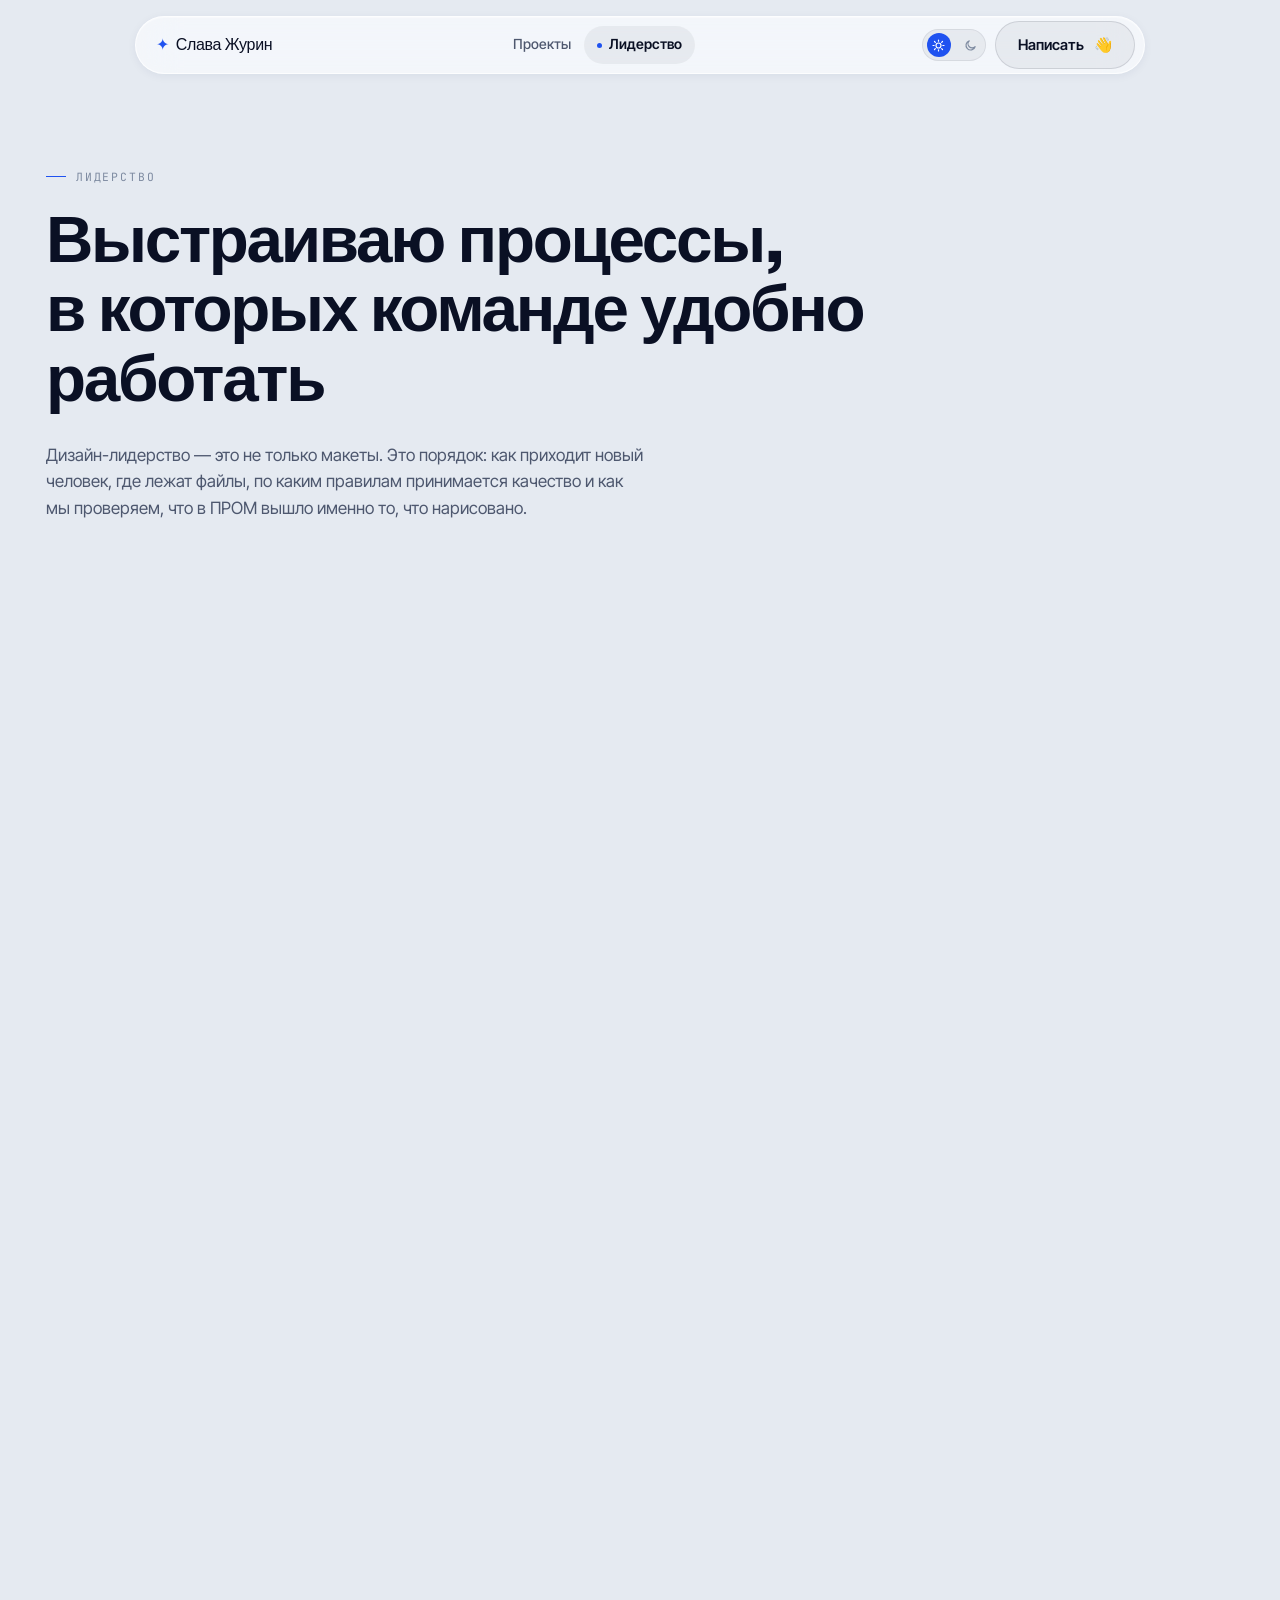
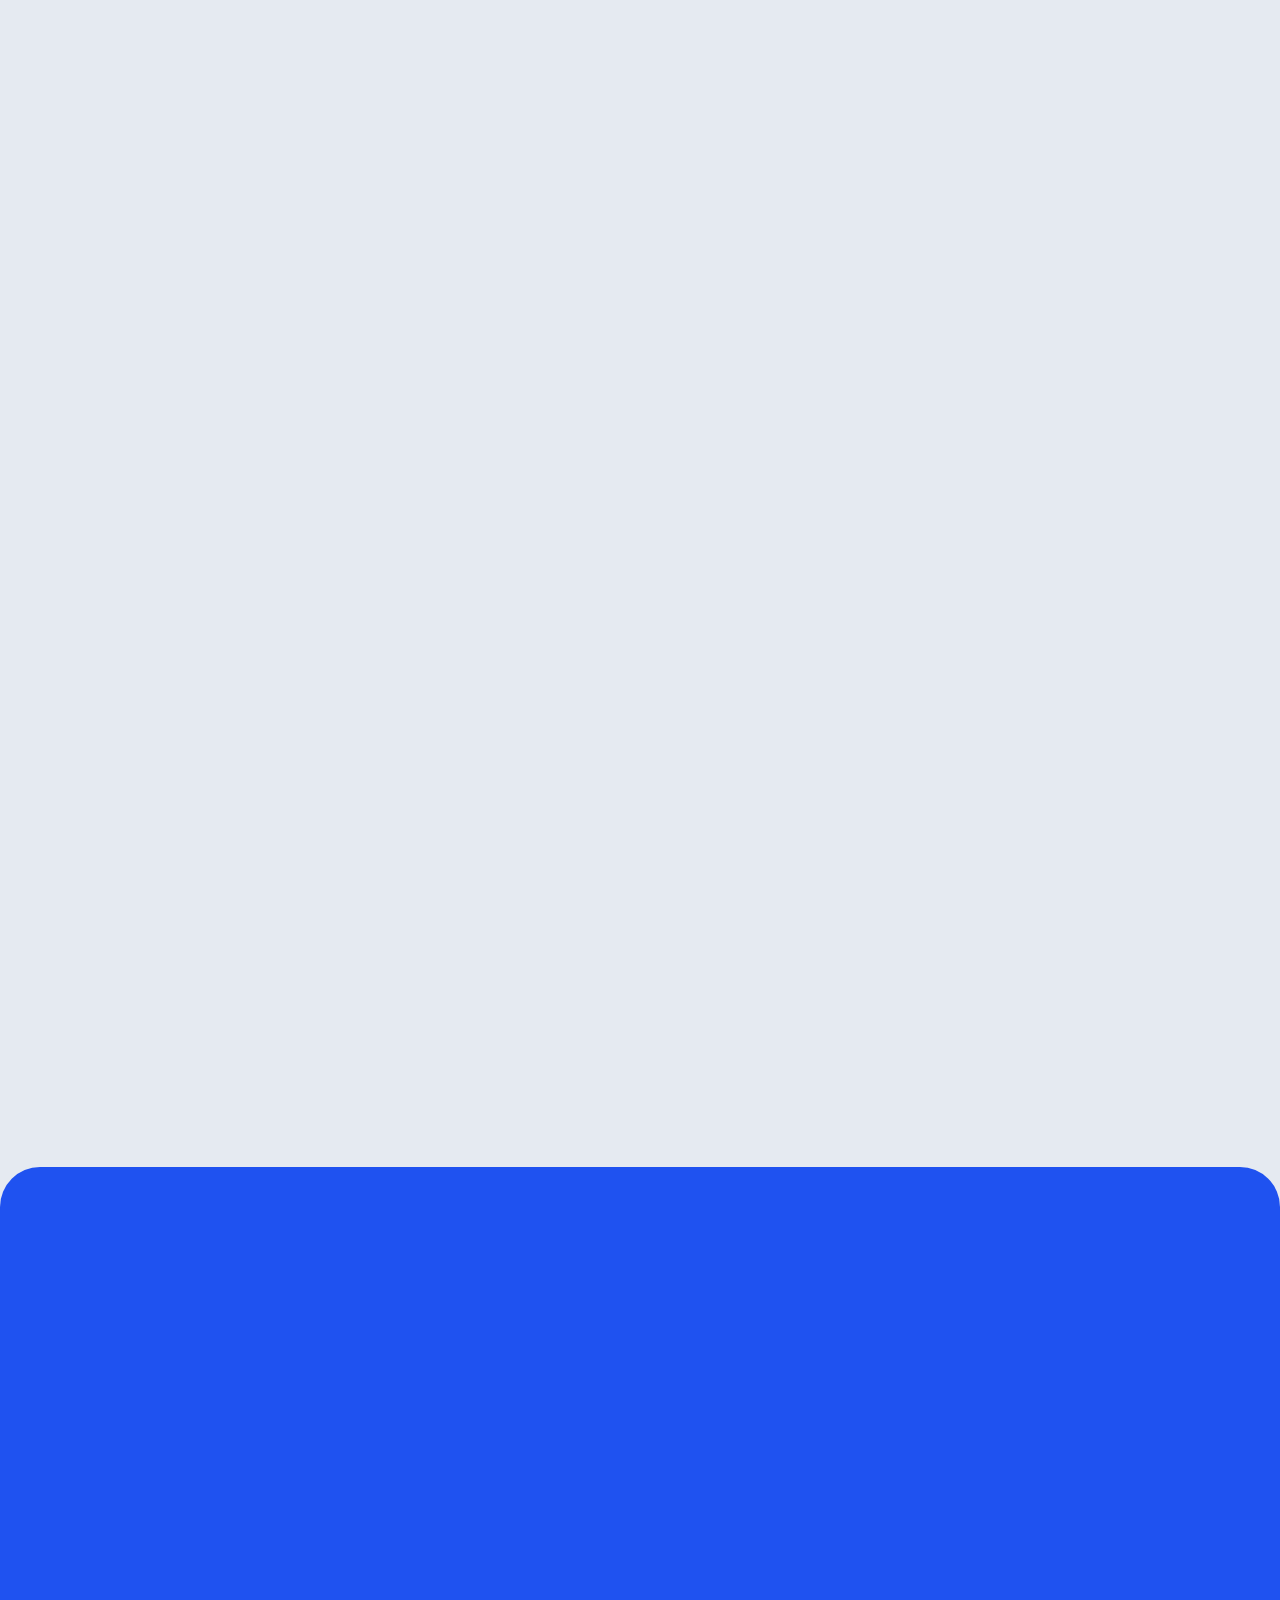
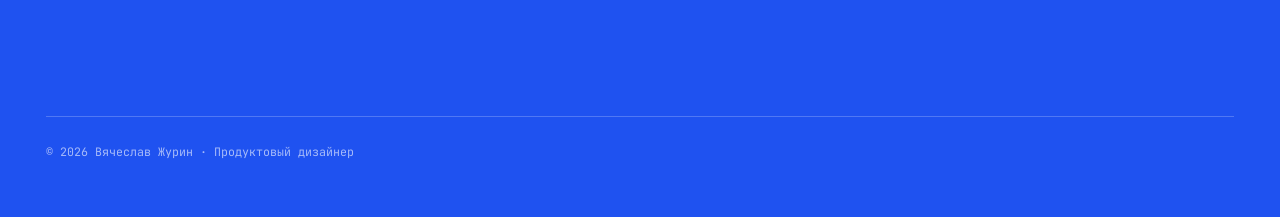
==== commit 0d8f0674: "Hide Лаборатория nav link site-wide lab.html stays in place (not deleted) — just unlinked from the d" ====
--- a/docs/leadership.html
+++ b/docs/leadership.html
@@ -34,7 +34,6 @@
     <nav class="nav">
       <a href="projects.html">Проекты</a>
       <a class="is-active" href="leadership.html">Лидерство</a>
-      <a href="lab.html">Лаборатория</a>
     </nav>
     <div class="hgroup">
       <button class="toggle" id="themeToggle" aria-label="Переключить тему" role="switch" aria-checked="false">
@@ -47,7 +46,7 @@
     </div>
   </div>
   <div class="mobile-menu" id="mobileMenu">
-    <a href="projects.html">Проекты</a><a class="is-active" href="leadership.html">Лидерство</a><a href="lab.html">Лаборатория</a><a href="#contact">Контакты</a>
+    <a href="projects.html">Проекты</a><a class="is-active" href="leadership.html">Лидерство</a><a href="#contact">Контакты</a>
   </div>
 </header>
 
--- a/docs/styles.css
+++ b/docs/styles.css
@@ -274,7 +274,9 @@
 .marquee{margin-top:var(--group-gap);border-top:1px solid var(--hairline);border-bottom:1px solid var(--hairline);padding:18px 0;overflow:hidden;
   -webkit-mask-image:linear-gradient(90deg,transparent,#000 9%,#000 91%,transparent);mask-image:linear-gradient(90deg,transparent,#000 9%,#000 91%,transparent)}
 .marquee-track{display:flex;align-items:center;gap:26px;width:max-content;animation:slide 42s linear infinite}
-.marquee:hover .marquee-track{animation-play-state:paused}
+@media (hover:hover){
+  .marquee:hover .marquee-track{animation-play-state:paused}
+}
 @keyframes slide{to{transform:translateX(calc(-50% - 13px))}}
 .mq-item{font-family:'Archivo',sans-serif;font-variation-settings:'wdth' 108,'wght' 600;font-size:1rem;color:var(--ink-2);white-space:nowrap}
 .mq-sep{color:var(--accent);font-size:0.62rem;line-height:1;flex-shrink:0}
@@ -354,16 +356,19 @@
 .portrait{aspect-ratio:4/5;border-radius:var(--r-lg);background:var(--surface-2);border:1px dashed var(--hairline);
   display:flex;flex-direction:column;align-items:center;justify-content:center;gap:10px;text-align:center;padding:26px;overflow:hidden}
 .portrait img{width:100%;height:100%;object-fit:cover}
+.portrait-real{background:none;border:none;padding:0}
 .portrait .ph{width:56px;height:56px;border-radius:50%;background:var(--skel);display:flex;align-items:center;justify-content:center;font-size:1.4rem;color:var(--ink-3)}
 .portrait .cap{font-family:'JetBrains Mono',monospace;font-size:0.68rem;letter-spacing:.1em;text-transform:uppercase;color:var(--ink-3)}
 .portrait .hint{font-size:0.82rem;color:var(--ink-3);max-width:26ch}
 
 .about-mid{display:grid;grid-template-columns:1.3fr .7fr;gap:56px;align-items:start;
-  margin-top:44px;padding-top:30px;border-top:1px solid var(--hairline)}
-.about-mid .facts{display:flex;flex-wrap:wrap;align-items:center;row-gap:10px}
-.about-mid .fact{display:inline-flex;align-items:center;gap:7px;font-size:0.86rem;color:var(--ink-2);white-space:nowrap;
-  padding-right:16px;margin-right:16px;border-right:1px solid var(--hairline)}
-.about-mid .fact:last-child{border-right:none;padding-right:0;margin-right:0}
+  margin-top:44px}
+.about-mid .facts{display:grid;grid-template-columns:repeat(3,1fr)}
+.about-mid .fact{display:flex;align-items:center;gap:7px;font-size:0.86rem;color:var(--ink-2);
+  padding-right:16px;border-right:1px solid var(--hairline)}
+.about-mid .fact:not(:first-child){padding-left:16px}
+.about-mid .fact:last-child{border-right:none;padding-right:0}
+.about-mid .fact svg{flex-shrink:0;color:var(--ink-3)}
 .principle{padding-left:20px;border-left:2px solid var(--accent);font-size:0.92rem;color:var(--ink-2)}
 .principle b{display:block;color:var(--ink);margin-bottom:6px;font-family:'Archivo',sans-serif;font-variation-settings:'wdth' 108,'wght' 700;font-size:1rem}
 
@@ -612,11 +617,15 @@
   .res-methods{margin-bottom:0}
 }
 @media (max-width:600px){
-  .carousel{--rx:126px;--ry:80px;--card-w:230px;--card-h:198px;--half:1}
-  .carousel-track{height:330px}
+  .carousel{--rx:126px;--ry:80px;--card-w:230px;--card-h:236px;--half:1}
+  .carousel-track{height:366px}
   .carousel-counter b{font-size:3.4rem}
   .cnav{width:40px;height:40px}
   .cstage{flex:0 0 132px}
+  .about-mid .facts{grid-template-columns:1fr;row-gap:14px}
+  .about-mid .fact{border-right:none;padding:0 0 14px;border-bottom:1px solid var(--hairline)}
+  .about-mid .fact:not(:first-child){padding-left:0;padding-top:0}
+  .about-mid .fact:last-child{border-bottom:none;padding-bottom:0}
 }
 @media (prefers-reduced-motion:reduce){
   html{scroll-behavior:auto}
